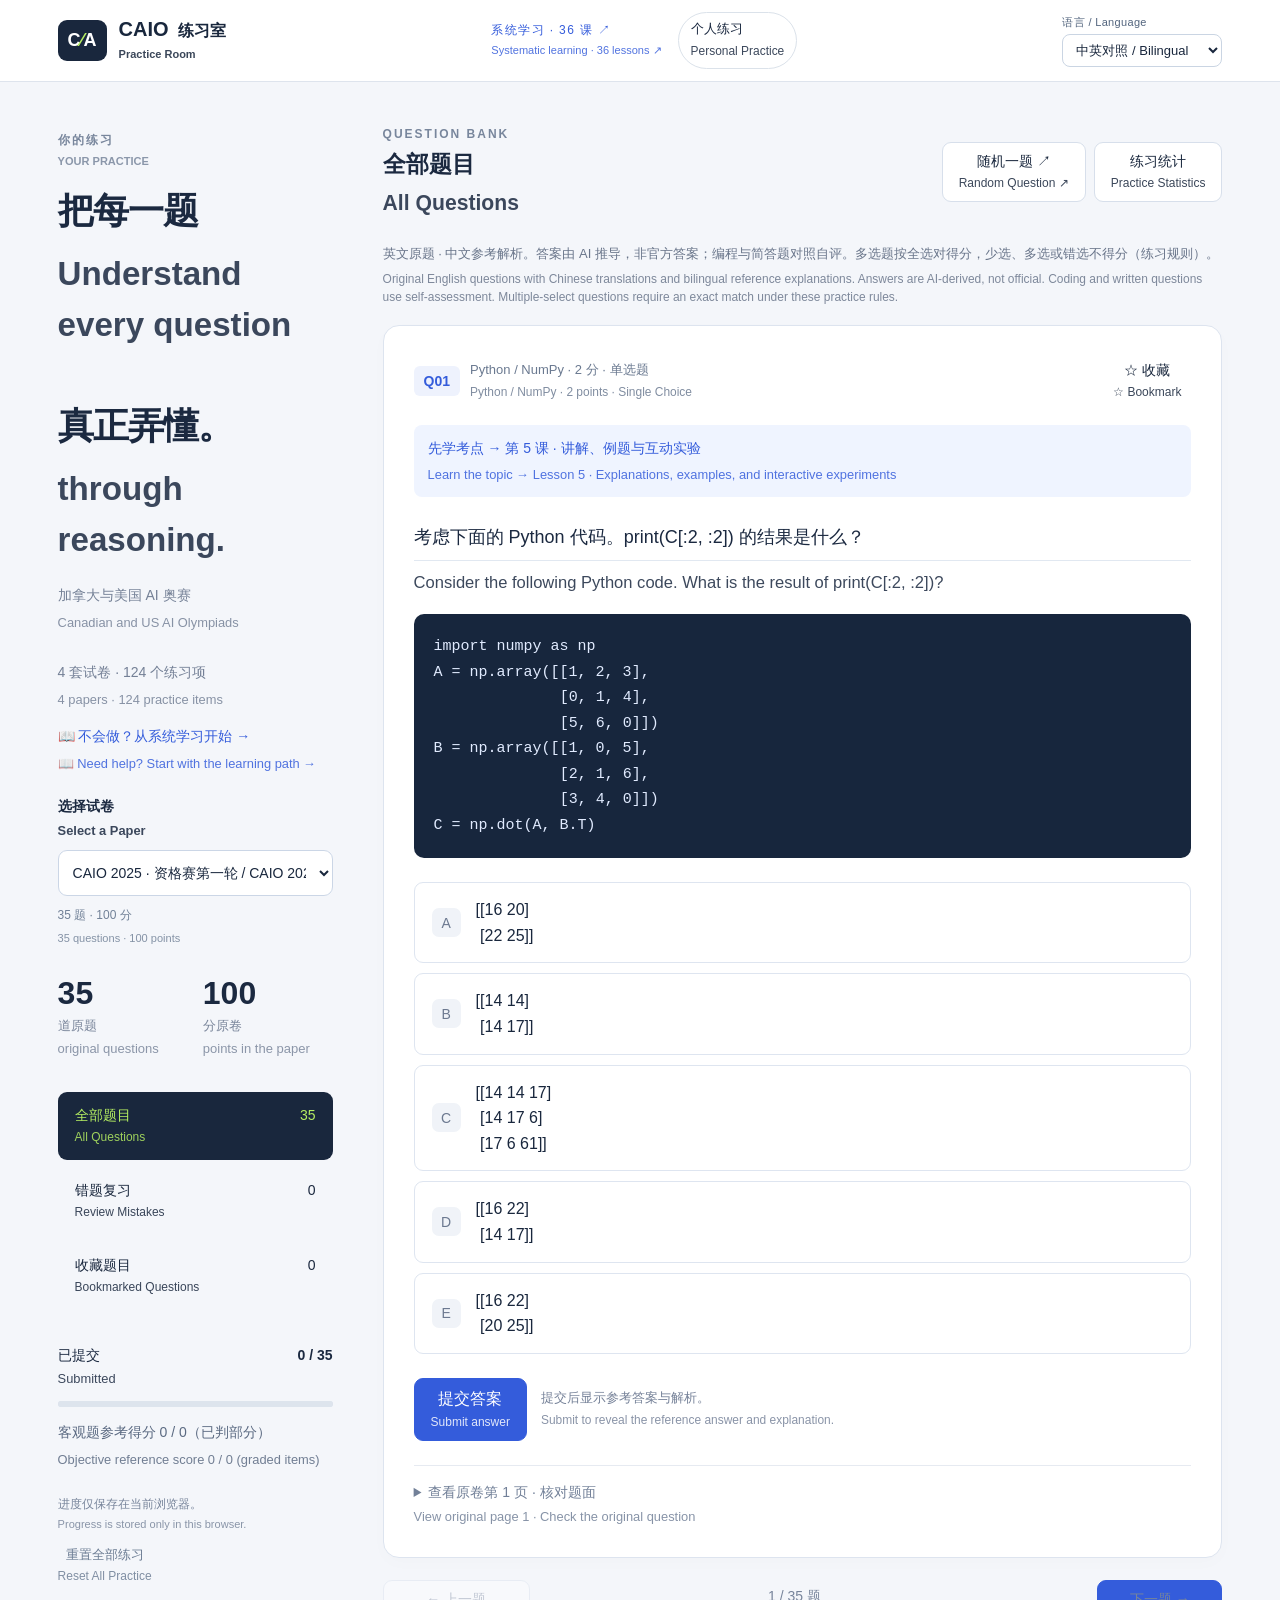
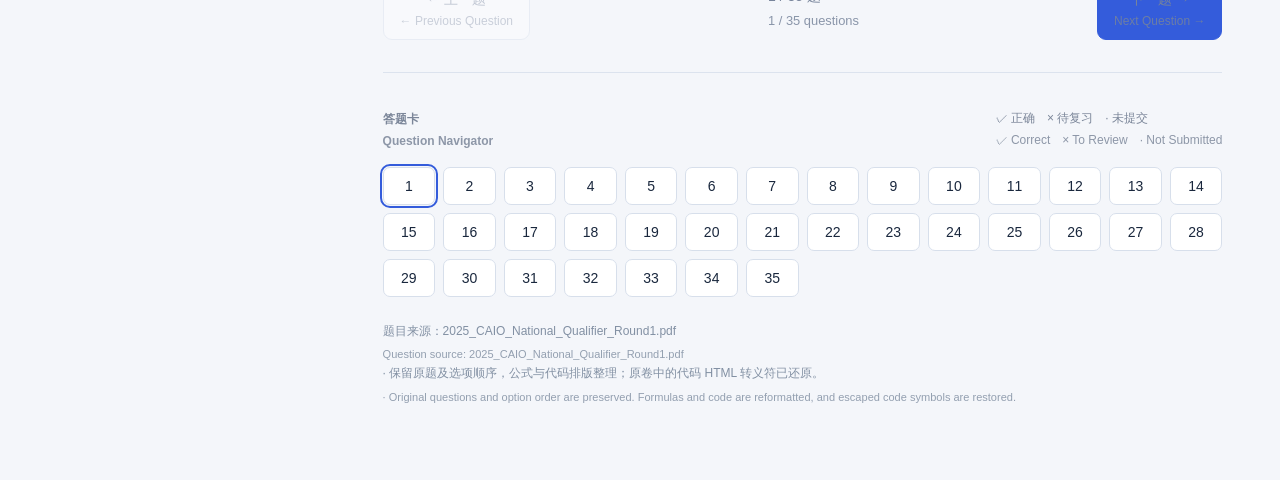
==== index.html @ 06a5cfc1 "Wire the saved practice page to the learning page locally - Rename the two saved pages back to the s" ====
<!DOCTYPE html>
<!-- saved from url=(0058)https://caio-2025-practice.travishawkins6122.chatgpt.site/ -->
<html lang="zh-CN" data-language="bi"><head><meta http-equiv="Content-Type" content="text/html; charset=UTF-8"><meta name="viewport" content="width=device-width,initial-scale=1"><meta name="description" content="CAIO 与 CJAIO 四套试卷，共 124 个练习项在线练习、参考解析与错题复习。"><title>CAIO 2025 · 刷题练习 / CAIO 2025 · Question Practice</title><link rel="icon" type="image/svg+xml" href="data:image/svg+xml,%3Csvg xmlns='http://www.w3.org/2000/svg' viewBox='0 0 32 32'%3E%3Crect width='32' height='32' rx='8' fill='%2319273d'/%3E%3Cpath d='M9 16l5 5 10-11' fill='none' stroke='%23b6ef62' stroke-width='4'/%3E%3C/svg%3E"><link rel="stylesheet" href="./assets/style.css"><link rel="stylesheet" href="./assets/i18n.css"></head><body>
<header><a class="brand" href="index.html"><span class="mark">C<span>∕</span>A</span><span>CAIO <b><span data-bi="" class="bi-pair"><span class="bi-zh" lang="zh-CN">练习室</span><span class="bi-en" lang="en">Practice Room</span></span></b></span></a><a class="edition" href="learn.html" style="text-decoration:none;color:#345cdb"><span data-bi="" class="bi-pair"><span class="bi-zh" lang="zh-CN">系统学习 · 36 课 ↗</span><span class="bi-en" lang="en">Systematic learning · 36 lessons ↗</span></span></a><span class="private-note"><span data-bi="" class="bi-pair"><span class="bi-zh" lang="zh-CN">个人练习</span><span class="bi-en" lang="en">Personal Practice</span></span></span><label class="language-control" data-no-translate="">语言 / Language<select id="languageSelect" aria-label="语言 / Language"><option value="bi">中英对照 / Bilingual</option><option value="zh">中文</option><option value="en">English</option></select></label></header>
<main><aside><div class="eyebrow"><span data-bi="" class="bi-pair"><span class="bi-zh" lang="zh-CN">你的练习</span><span class="bi-en" lang="en">YOUR PRACTICE</span></span></div><h1><span data-bi="" class="bi-pair"><span class="bi-zh" lang="zh-CN">把每一题</span><span class="bi-en" lang="en">Understand every question</span></span><br><span data-bi="" class="bi-pair"><span class="bi-zh" lang="zh-CN">真正弄懂。</span><span class="bi-en" lang="en">through reasoning.</span></span></h1><p class="muted"><span data-bi="" class="bi-pair"><span class="bi-zh" lang="zh-CN">加拿大与美国 AI 奥赛</span><span class="bi-en" lang="en">Canadian and US AI Olympiads</span></span><br><span data-bi="" class="bi-pair"><span class="bi-zh" lang="zh-CN">4 套试卷 · 124 个练习项</span><span class="bi-en" lang="en">4 papers · 124 practice items</span></span></p><a class="learning-link" href="learn.html"><span data-bi="" class="bi-pair"><span class="bi-zh" lang="zh-CN">📖 不会做？从系统学习开始 →</span><span class="bi-en" lang="en">📖 Need help? Start with the learning path →</span></span></a><label class="bank-label" for="bankSelect"><span data-bi="" class="bi-pair"><span class="bi-zh" lang="zh-CN">选择试卷</span><span class="bi-en" lang="en">Select a Paper</span></span></label><select id="bankSelect"><option value="caio">CAIO 2025 · 资格赛第一轮 / CAIO 2025 · Qualifier Round 1</option><option value="set1">CJAIO Part 1 · 练习卷 1 / CJAIO Part 1 · Practice Set 1</option><option value="set2">CJAIO Part 1 · 练习卷 2 / CJAIO Part 1 · Practice Set 2</option><option value="usaaio">USAAIO 2026 · 第一轮 / USAAIO 2026 · Round 1</option></select><p class="bank-detail" id="bankDetail"><span data-bi="" class="bi-pair"><span class="bi-zh" lang="zh-CN">35 题 · 100 分</span><span class="bi-en" lang="en">35 questions · 100 points</span></span></p><div class="stats"><div><strong id="bankTotal">35</strong><span><span data-bi="" class="bi-pair"><span class="bi-zh" lang="zh-CN">道原题</span><span class="bi-en" lang="en">original questions</span></span></span></div><div><strong>100</strong><span><span data-bi="" class="bi-pair"><span class="bi-zh" lang="zh-CN">分原卷</span><span class="bi-en" lang="en">points in the paper</span></span></span></div></div><nav aria-label="练习模式 / Practice Mode"><button data-mode="all" class="active" aria-pressed="true"><span data-bi="" class="bi-pair"><span class="bi-zh" lang="zh-CN">全部题目</span><span class="bi-en" lang="en">All Questions</span> </span><span id="allCount">35</span></button><button data-mode="wrong" aria-pressed="false"><span data-bi="" class="bi-pair"><span class="bi-zh" lang="zh-CN">错题复习</span><span class="bi-en" lang="en">Review Mistakes</span> </span><span id="wrongCount">0</span></button><button data-mode="star" aria-pressed="false"><span data-bi="" class="bi-pair"><span class="bi-zh" lang="zh-CN">收藏题目</span><span class="bi-en" lang="en">Bookmarked Questions</span> </span><span id="starCount">0</span></button></nav><div class="progress-label"><span><span data-bi="" class="bi-pair"><span class="bi-zh" lang="zh-CN">已提交</span><span class="bi-en" lang="en">Submitted</span></span></span><b id="done">0 / 35</b></div><progress id="progress" value="0" max="35"></progress><div class="score" id="score"><span data-bi="" class="bi-pair"><span class="bi-zh" lang="zh-CN">客观题参考得分 0 / 0（已判部分）</span><span class="bi-en" lang="en">Objective reference score 0 / 0 (graded items)</span></span></div><p class="storage"><span data-bi="" class="bi-pair"><span class="bi-zh" lang="zh-CN">进度仅保存在当前浏览器。</span><span class="bi-en" lang="en">Progress is stored only in this browser.</span></span></p><button class="text-button" id="reset"><span data-bi="" class="bi-pair"><span class="bi-zh" lang="zh-CN">重置全部练习</span><span class="bi-en" lang="en">Reset All Practice</span></span></button></aside>
<section class="workspace"><div class="toolbar"><div><span class="eyebrow">QUESTION BANK</span><h2 id="modeTitle"><span data-bi="" class="bi-pair"><span class="bi-zh" lang="zh-CN">全部题目</span><span class="bi-en" lang="en">All Questions</span></span></h2></div><div class="toolbar-actions"><button id="random"><span data-bi="" class="bi-pair"><span class="bi-zh" lang="zh-CN">随机一题 ↗</span><span class="bi-en" lang="en">Random Question ↗</span></span></button><button id="summary"><span data-bi="" class="bi-pair"><span class="bi-zh" lang="zh-CN">练习统计</span><span class="bi-en" lang="en">Practice Statistics</span></span></button></div></div><div class="notice"><span data-bi="" class="bi-pair"><span class="bi-zh" lang="zh-CN">英文原题 · 中文参考解析。答案由 AI 推导，非官方答案；编程与简答题对照自评。多选题按全选对得分，少选、多选或错选不得分（练习规则）。</span><span class="bi-en" lang="en">Original English questions with Chinese translations and bilingual reference explanations. Answers are AI-derived, not official. Coding and written questions use self-assessment. Multiple-select questions require an exact match under these practice rules.</span></span></div><div id="questionArea"><article class="card"><div class="card-top"><span class="number">Q01</span><span class="badge"><span data-bi="" class="bi-pair"><span class="bi-zh" lang="zh-CN">Python / NumPy · 2 分 · 单选题</span><span class="bi-en" lang="en">Python / NumPy · 2 points · Single Choice</span></span></span><button class="bookmark " id="bookmark" aria-pressed="false"><span data-bi="" class="bi-pair"><span class="bi-zh" lang="zh-CN">☆ 收藏</span><span class="bi-en" lang="en">☆ Bookmark</span></span></button></div><div class="question-course"><a href="learn.html#lesson=5"><span data-bi="" class="bi-pair"><span class="bi-zh" lang="zh-CN">先学考点 → 第 5 课 · 讲解、例题与互动实验</span><span class="bi-en" lang="en">Learn the topic → Lesson 5 · Explanations, examples, and interactive experiments</span></span></a></div><div class="stem" lang="en"><span data-bi="" class="bi-pair"><span class="bi-zh" lang="zh-CN">考虑下面的 Python 代码。print(C[:2, :2]) 的结果是什么？</span><span class="bi-en" lang="en">Consider the following Python code. What is the result of print(C[:2, :2])?</span></span></div><pre lang="en"><code>import numpy as np
A = np.array([[1, 2, 3],
              [0, 1, 4],
              [5, 6, 0]])
B = np.array([[1, 0, 5],
              [2, 1, 6],
              [3, 4, 0]])
C = np.dot(A, B.T)</code></pre><div class="options" role="group" aria-label="答案选项 / Answer Options"><button class="option   " data-choice="0" aria-pressed="false"><span class="letter">A</span><span class="option-text" lang="en">[[16 20]
 [22 25]]</span></button><button class="option   " data-choice="1" aria-pressed="false"><span class="letter">B</span><span class="option-text" lang="en">[[14 14]
 [14 17]]</span></button><button class="option   " data-choice="2" aria-pressed="false"><span class="letter">C</span><span class="option-text" lang="en">[[14 14 17]
 [14 17 6]
 [17 6 61]]</span></button><button class="option   " data-choice="3" aria-pressed="false"><span class="letter">D</span><span class="option-text" lang="en">[[16 22]
 [14 17]]</span></button><button class="option   " data-choice="4" aria-pressed="false"><span class="letter">E</span><span class="option-text" lang="en">[[16 22]
 [20 25]]</span></button></div>
<div class="submit-row"><button class="primary" id="submit"><span data-bi="" class="bi-pair"><span class="bi-zh" lang="zh-CN">提交答案</span><span class="bi-en" lang="en">Submit answer</span></span></button><span class="helper" id="hint"><span data-bi="" class="bi-pair"><span class="bi-zh" lang="zh-CN">提交后显示参考答案与解析。</span><span class="bi-en" lang="en">Submit to reveal the reference answer and explanation.</span></span></span></div><details class="original"><summary><span data-bi="" class="bi-pair"><span class="bi-zh" lang="zh-CN">查看原卷第 1 页 · 核对题面</span><span class="bi-en" lang="en">View original page 1  · Check the original question</span></span></summary><img loading="lazy" src="original/page-1.png" alt="CAIO 2025 · 资格赛第一轮，第 1 页，包括第 1 题 / CAIO 2025 · Qualifier Round 1, No. 1 , including question 1 questions"></details></article></div><footer class="question-footer"><button id="prev" disabled=""><span data-bi="" class="bi-pair"><span class="bi-zh" lang="zh-CN">← 上一题</span><span class="bi-en" lang="en">← Previous Question</span></span></button><span id="position"><span data-bi="" class="bi-pair"><span class="bi-zh" lang="zh-CN">1 / 35 题</span><span class="bi-en" lang="en">1 / 35 questions</span></span></span><button class="primary" id="next"><span data-bi="" class="bi-pair"><span class="bi-zh" lang="zh-CN">下一题 →</span><span class="bi-en" lang="en">Next Question →</span></span></button></footer><section class="map-section"><div class="map-heading"><h3><span data-bi="" class="bi-pair"><span class="bi-zh" lang="zh-CN">答题卡</span><span class="bi-en" lang="en">Question Navigator</span></span></h3><span><span data-bi="" class="bi-pair"><span class="bi-zh" lang="zh-CN">✓ 正确　× 待复习　· 未提交</span><span class="bi-en" lang="en">✓ Correct　× To Review　· Not Submitted</span></span></span></div><div id="map" class="map"><button data-q="1" class="current  " aria-label="第 1 题，未提交 / No. 1 questions, Not Submitted" aria-current="true">1</button><button data-q="2" class="  " aria-label="第 2 题，未提交 / No. 2 questions, Not Submitted">2</button><button data-q="3" class="  " aria-label="第 3 题，未提交 / No. 3 questions, Not Submitted">3</button><button data-q="4" class="  " aria-label="第 4 题，未提交 / No. 4 questions, Not Submitted">4</button><button data-q="5" class="  " aria-label="第 5 题，未提交 / No. 5 questions, Not Submitted">5</button><button data-q="6" class="  " aria-label="第 6 题，未提交 / No. 6 questions, Not Submitted">6</button><button data-q="7" class="  " aria-label="第 7 题，未提交 / No. 7 questions, Not Submitted">7</button><button data-q="8" class="  " aria-label="第 8 题，未提交 / No. 8 questions, Not Submitted">8</button><button data-q="9" class="  " aria-label="第 9 题，未提交 / No. 9 questions, Not Submitted">9</button><button data-q="10" class="  " aria-label="第 10 题，未提交 / No. 10 questions, Not Submitted">10</button><button data-q="11" class="  " aria-label="第 11 题，未提交 / No. 11 questions, Not Submitted">11</button><button data-q="12" class="  " aria-label="第 12 题，未提交 / No. 12 questions, Not Submitted">12</button><button data-q="13" class="  " aria-label="第 13 题，未提交 / No. 13 questions, Not Submitted">13</button><button data-q="14" class="  " aria-label="第 14 题，未提交 / No. 14 questions, Not Submitted">14</button><button data-q="15" class="  " aria-label="第 15 题，未提交 / No. 15 questions, Not Submitted">15</button><button data-q="16" class="  " aria-label="第 16 题，未提交 / No. 16 questions, Not Submitted">16</button><button data-q="17" class="  " aria-label="第 17 题，未提交 / No. 17 questions, Not Submitted">17</button><button data-q="18" class="  " aria-label="第 18 题，未提交 / No. 18 questions, Not Submitted">18</button><button data-q="19" class="  " aria-label="第 19 题，未提交 / No. 19 questions, Not Submitted">19</button><button data-q="20" class="  " aria-label="第 20 题，未提交 / No. 20 questions, Not Submitted">20</button><button data-q="21" class="  " aria-label="第 21 题，未提交 / No. 21 questions, Not Submitted">21</button><button data-q="22" class="  " aria-label="第 22 题，未提交 / No. 22 questions, Not Submitted">22</button><button data-q="23" class="  " aria-label="第 23 题，未提交 / No. 23 questions, Not Submitted">23</button><button data-q="24" class="  " aria-label="第 24 题，未提交 / No. 24 questions, Not Submitted">24</button><button data-q="25" class="  " aria-label="第 25 题，未提交 / No. 25 questions, Not Submitted">25</button><button data-q="26" class="  " aria-label="第 26 题，未提交 / No. 26 questions, Not Submitted">26</button><button data-q="27" class="  " aria-label="第 27 题，未提交 / No. 27 questions, Not Submitted">27</button><button data-q="28" class="  " aria-label="第 28 题，未提交 / No. 28 questions, Not Submitted">28</button><button data-q="29" class="  " aria-label="第 29 题，未提交 / No. 29 questions, Not Submitted">29</button><button data-q="30" class="  " aria-label="第 30 题，未提交 / No. 30 questions, Not Submitted">30</button><button data-q="31" class="  " aria-label="第 31 题，未提交 / No. 31 questions, Not Submitted">31</button><button data-q="32" class="  " aria-label="第 32 题，未提交 / No. 32 questions, Not Submitted">32</button><button data-q="33" class="  " aria-label="第 33 题，未提交 / No. 33 questions, Not Submitted">33</button><button data-q="34" class="  " aria-label="第 34 题，未提交 / No. 34 questions, Not Submitted">34</button><button data-q="35" class="  " aria-label="第 35 题，未提交 / No. 35 questions, Not Submitted">35</button></div></section><p class="source"><span id="sourceText"><span data-bi="" class="bi-pair"><span class="bi-zh" lang="zh-CN">题目来源：2025_CAIO_National_Qualifier_Round1.pdf</span><span class="bi-en" lang="en">Question source: 2025_CAIO_National_Qualifier_Round1.pdf</span></span></span><span data-bi="" class="bi-pair"> <span class="bi-zh" lang="zh-CN">· 保留原题及选项顺序，公式与代码排版整理；原卷中的代码 HTML 转义符已还原。</span><span class="bi-en" lang="en">· Original questions and option order are preserved. Formulas and code are reformatted, and escaped code symbols are restored.</span></span></p></section></main>
<dialog id="report"><div class="dialog-head"><h2><span data-bi="" class="bi-pair"><span class="bi-zh" lang="zh-CN">练习统计</span><span class="bi-en" lang="en">Practice Statistics</span></span></h2><button id="closeReport" aria-label="关闭统计 / Close Statistics">×</button></div><div id="reportBody"></div></dialog>
<script src="./assets/questions.js"></script><script src="./assets/app.js"></script><script src="./assets/i18n-data.js"></script><script src="./assets/i18n.js"></script>
</body></html>
---- assets/style.css ----
:root{font-family:Inter,"Segoe UI","Microsoft YaHei",sans-serif;color:#1b2940;background:#f4f6fa;font-size:16px;--ink:#19273d;--blue:#345cdb;--green:#b6ef62}*{box-sizing:border-box}body{margin:0}button,a,input,textarea{touch-action:manipulation}button{font:inherit;cursor:pointer;border:1px solid #d7dfeb;border-radius:9px;background:white;color:var(--ink);padding:10px 16px;transition:background .15s}button:hover{background:#eaf0fb}button:focus-visible,a:focus-visible,textarea:focus-visible,input:focus-visible,summary:focus-visible{outline:3px solid #557df3;outline-offset:3px}button:disabled{opacity:.4;cursor:default}header{height:86px;display:flex;align-items:center;gap:24px;border-bottom:1px solid #dee4ed;padding:0 4.5%;background:white}.brand{display:flex;align-items:center;gap:12px;color:var(--ink);text-decoration:none;font-weight:750;font-size:20px}.brand b{font-size:16px;margin-left:4px}.mark{background:var(--ink);color:white;border-radius:9px;padding:10px;font-size:18px}.mark span{color:var(--green)}.edition{color:#68758a;font-size:12px;letter-spacing:1.4px;margin-left:auto}.private-note{font-size:13px;border:1px solid #dbe2ea;border-radius:30px;padding:7px 12px}main{max-width:1440px;margin:auto;display:grid;grid-template-columns:275px minmax(0,1fr);gap:50px;padding:42px 4.5% 50px}aside{padding:8px 0}.eyebrow{color:#78869c;font-size:12px;letter-spacing:2px;font-weight:700}h1{font-size:36px;line-height:1.4;margin:16px 0;font-weight:750;letter-spacing:-1px}.muted{color:#748096;font-size:14px;line-height:1.9}.stats{display:flex;gap:44px;margin:28px 0 32px}.stats div{display:flex;flex-direction:column;gap:5px}.stats strong{font-size:32px;font-weight:650}.stats span{font-size:13px;color:#79859a}nav{display:grid;gap:7px;margin:0 0 36px}nav button{text-align:left;display:flex;justify-content:space-between;border:0;background:transparent;padding:15px 17px}nav button.active{background:var(--ink);color:white}nav button.active span{color:var(--green)}nav span{font-size:14px}.progress-label{display:flex;justify-content:space-between;font-size:14px}progress{width:100%;height:6px;border:0;border-radius:5px;margin:12px 0;background:#dde4ed}progress::-webkit-progress-bar{background:#dde4ed;border-radius:5px}progress::-webkit-progress-value{background:var(--blue);border-radius:5px}.score{font-size:14px;color:#5a6981;line-height:1.8}.storage{font-size:12px;color:#77849a;margin-top:26px}.text-button{font-size:13px;border:0;background:transparent;padding:0;color:#6c7d94}.toolbar{display:flex;justify-content:space-between;align-items:center;margin-bottom:22px;gap:10px}h2{font-size:23px;margin:7px 0 0}.toolbar-actions{display:flex;gap:8px}.toolbar-actions button{font-size:14px}.notice{font-size:13px;line-height:1.8;color:#69758a;padding:0 0 18px}.card{background:white;border:1px solid #dde4ef;border-radius:16px;padding:30px;box-shadow:0 5px 18px #22365604}.card-top{display:flex;align-items:center;gap:10px;flex-wrap:wrap}.number{background:#eef2fd;color:#345cdb;font-size:14px;font-weight:700;padding:7px 10px;border-radius:6px}.badge{font-size:13px;color:#6a7990}.bookmark{margin-left:auto;border:0;padding:6px 10px;background:none;font-size:14px}.bookmark.selected{color:#375500;background:#e9f7d5}.stem{white-space:pre-wrap;font-size:18px;line-height:1.8;margin:24px 0 18px;overflow-wrap:anywhere}pre{font-family:"Cascadia Code",Consolas,monospace;white-space:pre-wrap;overflow-wrap:anywhere;line-height:1.7;font-size:15px;padding:20px;border-radius:10px;background:#17263d;color:#e1ebff;margin:18px 0 24px}.options{display:grid;gap:10px;margin-top:22px}.option{display:flex;align-items:center;gap:15px;width:100%;text-align:left;line-height:1.6;padding:14px 17px;border:1px solid #dee5f0;background:white}.letter{flex-shrink:0;display:grid;place-items:center;width:29px;height:29px;border-radius:7px;font-size:14px;background:#f0f3f8;color:#6c7990}.option-text{white-space:pre-wrap}.option.chosen{border-color:#557be5;background:#f0f4ff}.option.chosen .letter{background:var(--blue);color:white}.option.correct{border-color:#70a957;background:#f3faed}.option.incorrect{border-color:#d58e8e;background:#fff3f3}.option:disabled{opacity:1;color:inherit;cursor:default}.answer-label{display:block;margin:23px 0 10px;font-size:14px;font-weight:600}textarea,input{width:100%;border:1px solid #cbd6e6;border-radius:9px;padding:14px;font:inherit;color:var(--ink);background:#fcfdff}textarea{min-height:180px;font-family:Consolas,monospace;font-size:15px;line-height:1.7;resize:vertical}.submit-row{display:flex;align-items:center;gap:14px;margin:24px 0 0;flex-wrap:wrap}.primary{background:var(--blue);border-color:var(--blue);color:white}.primary:hover{background:#2648b4}.helper{font-size:13px;color:#758198}.feedback{margin-top:24px;border-top:1px solid #e0e6ef;padding-top:22px}.feedback h3{font-size:18px;margin:0 0 12px}.feedback .explain{white-space:pre-wrap;line-height:1.85;font-size:15px;overflow-wrap:anywhere}.self-actions{display:flex;gap:10px;margin-top:16px}.original{border-top:1px solid #e6eaf1;margin-top:24px;padding-top:18px;font-size:14px;color:#728098}.original summary{cursor:pointer}.original img{max-width:100%;height:auto;margin-top:14px}.question-footer{display:flex;align-items:center;justify-content:space-between;margin:22px 0 32px;font-size:14px}.question-footer span{color:#77849b}.map-section{border-top:1px solid #dce3ee;padding-top:20px}.map-heading{display:flex;align-items:center;justify-content:space-between;gap:10px}.map-heading h3{font-size:16px;font-weight:600}.map-heading span{font-size:12px;color:#7b8699}.map{display:grid;grid-template-columns:repeat(10,minmax(0,1fr));gap:8px}.map button{padding:10px 0;font-size:14px;border-radius:7px;position:relative}.map .current{outline:2px solid var(--blue);outline-offset:1px}.map .ok{background:#eaf5dd;color:#3b601e;border-color:#d3e6bf}.map .bad{background:#fbe8e7;color:#98423e;border-color:#edccca}.map .review{background:#edf0f6;color:#596e91}.map .star:after{content:'★';font-size:9px;position:absolute;right:3px;top:0;color:#a27815}.source{font-size:12px;color:#8290a3;margin:24px 0;line-height:1.8}.empty{padding:70px 24px;text-align:center;background:white;border:1px dashed #cad4e3;border-radius:14px}.empty h3{font-size:22px}.empty p{font-size:15px;color:#738299}dialog{border:1px solid #d5deea;border-radius:16px;max-width:560px;width:90%;padding:28px;color:var(--ink)}dialog::backdrop{background:#17263d77}.dialog-head{display:flex;justify-content:space-between;align-items:center;margin-bottom:22px}.dialog-head button{border:0;font-size:24px;padding:2px 10px}.report-stats{display:grid;grid-template-columns:1fr 1fr;gap:12px}.report-stats div{background:#f0f4fa;padding:20px;border-radius:10px;font-size:14px}.report-stats strong{display:block;font-size:28px;margin-bottom:5px}#reportBody p{line-height:1.8;font-size:14px;color:#6b7b92}@media(min-width:1200px){aside{position:sticky;top:30px;align-self:start}}@media(max-width:900px){main{grid-template-columns:200px minmax(0,1fr);gap:25px;padding:30px 24px}h1{font-size:28px}.card{padding:23px}.edition{display:none}.map{grid-template-columns:repeat(7,minmax(0,1fr))}.toolbar{align-items:flex-start;flex-direction:column}}@media(max-width:650px){header{height:68px;padding:0 18px}.private-note{margin-left:auto}main{display:block;padding:22px 16px}aside{padding:0}aside h1,aside>.eyebrow,aside>.muted,.stats,aside>.storage,aside>.score,aside>.text-button{display:none}nav{display:flex;margin:0 0 18px;gap:6px}nav button{padding:12px 10px;flex:1;font-size:14px;gap:8px}.progress-label{font-size:12px}progress{margin-bottom:23px}.toolbar{flex-direction:row;align-items:center}.toolbar-actions button{padding:9px;font-size:12px}.toolbar h2{font-size:21px}.toolbar .eyebrow{font-size:10px}.card{padding:20px 16px;border-radius:13px}.stem{font-size:17px}.badge{font-size:12px}.bookmark{font-size:12px}.notice{font-size:12px}.map{grid-template-columns:repeat(7,minmax(0,1fr))}.option{padding:12px;font-size:15px}.map-heading span{font-size:11px}.question-footer{font-size:12px;gap:8px}.question-footer button{font-size:14px;padding:10px 12px}}

.bank-label{display:block;font-size:14px;font-weight:600;margin:24px 0 10px}#bankSelect{font:inherit;font-size:14px;width:100%;padding:13px 10px;border:1px solid #cbd6e6;border-radius:9px;color:var(--ink);background:white;cursor:pointer}.bank-detail{font-size:12px;line-height:1.7;color:#718197;margin:9px 0 20px}#bankSelect:focus-visible{outline:3px solid #557df3;outline-offset:3px}@media(max-width:650px){.bank-label{margin-top:0}.bank-detail{margin-bottom:18px}}

.data-table{width:100%;max-width:480px;border-collapse:collapse;font-size:16px;margin:18px 0 26px}.data-table th{background:#eef2fa;text-align:left}.data-table th,.data-table td{padding:11px 16px;border-bottom:1px solid #dce4f0}
.learning-link{display:block;margin:14px 0;color:#345cdb;font-size:14px;line-height:1.8;text-decoration:none}.question-course{background:#eff4ff;border-radius:8px;margin:19px 0 0;padding:12px 14px;font-size:14px;line-height:1.7}.question-course a{color:#345cdb;text-decoration:none}.question-course a:hover,.learning-link:hover{text-decoration:underline}

.question-figure{display:block;width:100%;height:auto;margin:20px auto;max-width:950px}.map button{min-width:46px}.number{white-space:nowrap}

.map{grid-template-columns:repeat(auto-fit,minmax(52px,1fr))}.map button{min-width:0;padding-left:4px;padding-right:4px}
---- assets/i18n.css ----
.language-control{display:flex;flex-direction:column;gap:4px;font-size:11px;letter-spacing:.03em;color:#53657e;margin-left:auto;min-width:160px}.language-control select{font:inherit;font-size:13px;padding:7px 9px;border:1px solid #cad5e3;background:white;color:#19273d;border-radius:8px;max-width:100%}.bi-pair{white-space:inherit}.bi-zh,.bi-en{white-space:inherit}.bi-en{display:block;margin-top:.35em;font-size:.92em;line-height:1.55;color:inherit;opacity:.85;letter-spacing:normal;text-transform:none}html[data-language="zh"] .bi-en{display:none}html[data-language="en"] .bi-zh{display:none}html[data-language="en"] .bi-en{display:inline;font-size:inherit;line-height:inherit;margin:0;opacity:1}html[data-language="bi"] button .bi-en,html[data-language="bi"] .lesson-nav .bi-en{font-size:12px;line-height:1.35}.stem .bi-en,.explain .bi-en,.slide-text .bi-en{padding-top:.6em;border-top:1px solid #dce4ef}.lesson-nav{height:auto;min-height:46px}.slide-tabs{flex-wrap:wrap}.slide-tabs button{height:auto;min-height:44px}.option-text{min-width:0}.brand .bi-en{font-size:11px}.bi-pair{overflow-wrap:anywhere}header{height:auto;min-height:82px;gap:16px}.language-control+*{margin-left:0}@media(max-width:700px){header{flex-wrap:wrap;padding:14px 18px;gap:12px}.language-control{min-width:140px}.top-links{order:3;width:100%;justify-content:flex-start}.edition{max-width:45%}.private-note{display:none}.bi-en{font-size:.94em}.lesson-title h1{font-size:27px}.language-control select{font-size:12px}}
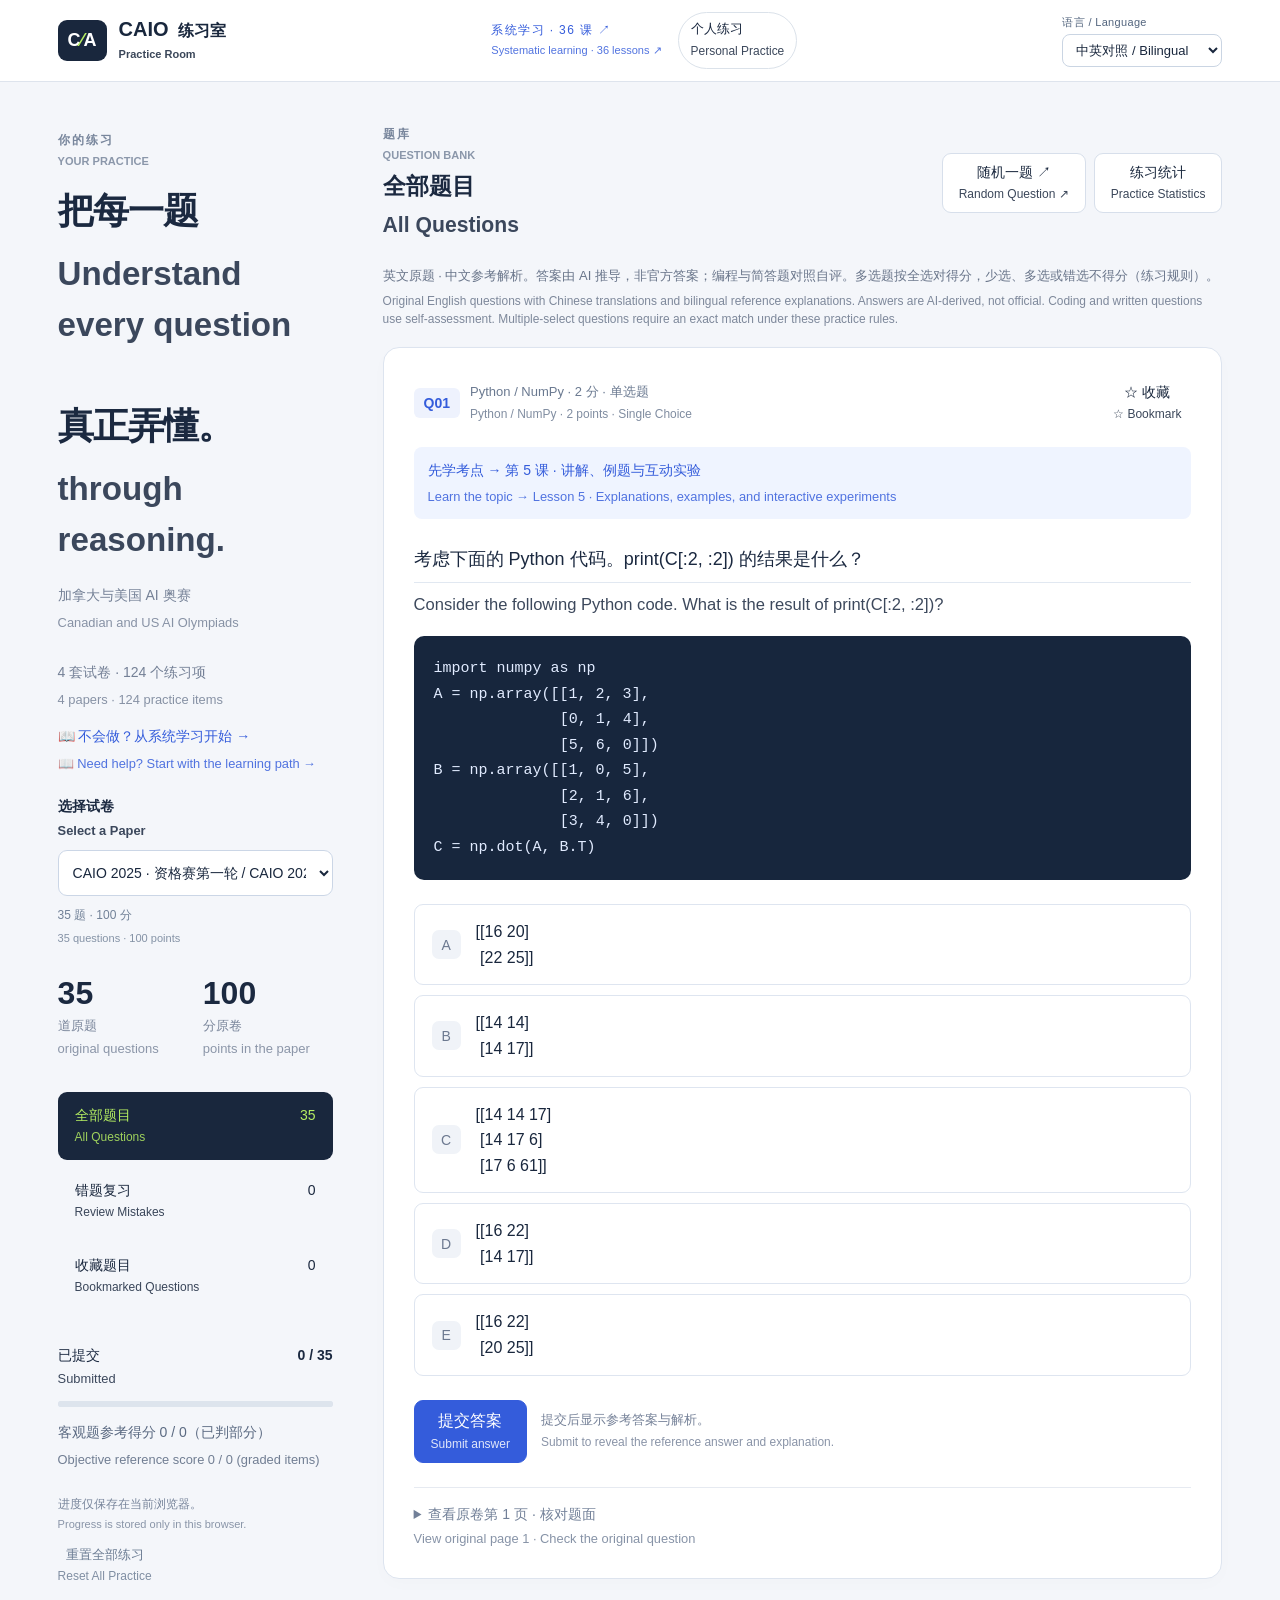
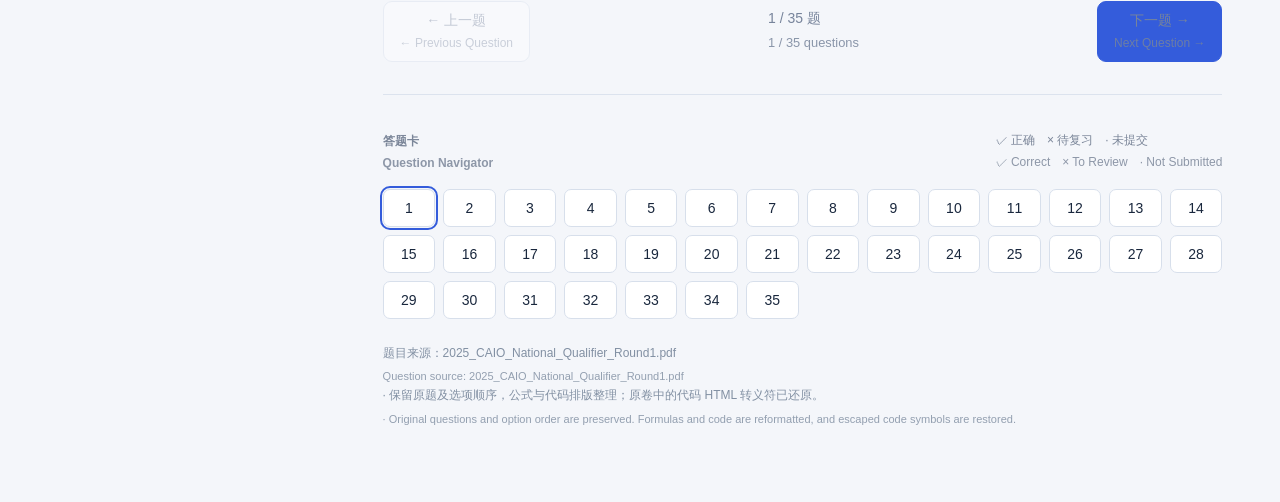
==== commit 95b434b5: "Fix practice and learning page bugs found in browser testing Practice page (index.html, assets/app.j" ====
--- a/index.html
+++ b/index.html
@@ -2,7 +2,7 @@
 <!-- saved from url=(0058)https://caio-2025-practice.travishawkins6122.chatgpt.site/ -->
 <html lang="zh-CN" data-language="bi"><head><meta http-equiv="Content-Type" content="text/html; charset=UTF-8"><meta name="viewport" content="width=device-width,initial-scale=1"><meta name="description" content="CAIO 与 CJAIO 四套试卷，共 124 个练习项在线练习、参考解析与错题复习。"><title>CAIO 2025 · 刷题练习 / CAIO 2025 · Question Practice</title><link rel="icon" type="image/svg+xml" href="data:image/svg+xml,%3Csvg xmlns='http://www.w3.org/2000/svg' viewBox='0 0 32 32'%3E%3Crect width='32' height='32' rx='8' fill='%2319273d'/%3E%3Cpath d='M9 16l5 5 10-11' fill='none' stroke='%23b6ef62' stroke-width='4'/%3E%3C/svg%3E"><link rel="stylesheet" href="./assets/style.css"><link rel="stylesheet" href="./assets/i18n.css"></head><body>
 <header><a class="brand" href="index.html"><span class="mark">C<span>∕</span>A</span><span>CAIO <b><span data-bi="" class="bi-pair"><span class="bi-zh" lang="zh-CN">练习室</span><span class="bi-en" lang="en">Practice Room</span></span></b></span></a><a class="edition" href="learn.html" style="text-decoration:none;color:#345cdb"><span data-bi="" class="bi-pair"><span class="bi-zh" lang="zh-CN">系统学习 · 36 课 ↗</span><span class="bi-en" lang="en">Systematic learning · 36 lessons ↗</span></span></a><span class="private-note"><span data-bi="" class="bi-pair"><span class="bi-zh" lang="zh-CN">个人练习</span><span class="bi-en" lang="en">Personal Practice</span></span></span><label class="language-control" data-no-translate="">语言 / Language<select id="languageSelect" aria-label="语言 / Language"><option value="bi">中英对照 / Bilingual</option><option value="zh">中文</option><option value="en">English</option></select></label></header>
-<main><aside><div class="eyebrow"><span data-bi="" class="bi-pair"><span class="bi-zh" lang="zh-CN">你的练习</span><span class="bi-en" lang="en">YOUR PRACTICE</span></span></div><h1><span data-bi="" class="bi-pair"><span class="bi-zh" lang="zh-CN">把每一题</span><span class="bi-en" lang="en">Understand every question</span></span><br><span data-bi="" class="bi-pair"><span class="bi-zh" lang="zh-CN">真正弄懂。</span><span class="bi-en" lang="en">through reasoning.</span></span></h1><p class="muted"><span data-bi="" class="bi-pair"><span class="bi-zh" lang="zh-CN">加拿大与美国 AI 奥赛</span><span class="bi-en" lang="en">Canadian and US AI Olympiads</span></span><br><span data-bi="" class="bi-pair"><span class="bi-zh" lang="zh-CN">4 套试卷 · 124 个练习项</span><span class="bi-en" lang="en">4 papers · 124 practice items</span></span></p><a class="learning-link" href="learn.html"><span data-bi="" class="bi-pair"><span class="bi-zh" lang="zh-CN">📖 不会做？从系统学习开始 →</span><span class="bi-en" lang="en">📖 Need help? Start with the learning path →</span></span></a><label class="bank-label" for="bankSelect"><span data-bi="" class="bi-pair"><span class="bi-zh" lang="zh-CN">选择试卷</span><span class="bi-en" lang="en">Select a Paper</span></span></label><select id="bankSelect"><option value="caio">CAIO 2025 · 资格赛第一轮 / CAIO 2025 · Qualifier Round 1</option><option value="set1">CJAIO Part 1 · 练习卷 1 / CJAIO Part 1 · Practice Set 1</option><option value="set2">CJAIO Part 1 · 练习卷 2 / CJAIO Part 1 · Practice Set 2</option><option value="usaaio">USAAIO 2026 · 第一轮 / USAAIO 2026 · Round 1</option></select><p class="bank-detail" id="bankDetail"><span data-bi="" class="bi-pair"><span class="bi-zh" lang="zh-CN">35 题 · 100 分</span><span class="bi-en" lang="en">35 questions · 100 points</span></span></p><div class="stats"><div><strong id="bankTotal">35</strong><span><span data-bi="" class="bi-pair"><span class="bi-zh" lang="zh-CN">道原题</span><span class="bi-en" lang="en">original questions</span></span></span></div><div><strong>100</strong><span><span data-bi="" class="bi-pair"><span class="bi-zh" lang="zh-CN">分原卷</span><span class="bi-en" lang="en">points in the paper</span></span></span></div></div><nav aria-label="练习模式 / Practice Mode"><button data-mode="all" class="active" aria-pressed="true"><span data-bi="" class="bi-pair"><span class="bi-zh" lang="zh-CN">全部题目</span><span class="bi-en" lang="en">All Questions</span> </span><span id="allCount">35</span></button><button data-mode="wrong" aria-pressed="false"><span data-bi="" class="bi-pair"><span class="bi-zh" lang="zh-CN">错题复习</span><span class="bi-en" lang="en">Review Mistakes</span> </span><span id="wrongCount">0</span></button><button data-mode="star" aria-pressed="false"><span data-bi="" class="bi-pair"><span class="bi-zh" lang="zh-CN">收藏题目</span><span class="bi-en" lang="en">Bookmarked Questions</span> </span><span id="starCount">0</span></button></nav><div class="progress-label"><span><span data-bi="" class="bi-pair"><span class="bi-zh" lang="zh-CN">已提交</span><span class="bi-en" lang="en">Submitted</span></span></span><b id="done">0 / 35</b></div><progress id="progress" value="0" max="35"></progress><div class="score" id="score"><span data-bi="" class="bi-pair"><span class="bi-zh" lang="zh-CN">客观题参考得分 0 / 0（已判部分）</span><span class="bi-en" lang="en">Objective reference score 0 / 0 (graded items)</span></span></div><p class="storage"><span data-bi="" class="bi-pair"><span class="bi-zh" lang="zh-CN">进度仅保存在当前浏览器。</span><span class="bi-en" lang="en">Progress is stored only in this browser.</span></span></p><button class="text-button" id="reset"><span data-bi="" class="bi-pair"><span class="bi-zh" lang="zh-CN">重置全部练习</span><span class="bi-en" lang="en">Reset All Practice</span></span></button></aside>
+<main><aside><div class="eyebrow"><span data-bi="" class="bi-pair"><span class="bi-zh" lang="zh-CN">你的练习</span><span class="bi-en" lang="en">YOUR PRACTICE</span></span></div><h1><span data-bi="" class="bi-pair"><span class="bi-zh" lang="zh-CN">把每一题</span><span class="bi-en" lang="en">Understand every question</span></span><br><span data-bi="" class="bi-pair"><span class="bi-zh" lang="zh-CN">真正弄懂。</span><span class="bi-en" lang="en">through reasoning.</span></span></h1><p class="muted"><span data-bi="" class="bi-pair"><span class="bi-zh" lang="zh-CN">加拿大与美国 AI 奥赛</span><span class="bi-en" lang="en">Canadian and US AI Olympiads</span></span><br><span data-bi="" class="bi-pair"><span class="bi-zh" lang="zh-CN">4 套试卷 · 124 个练习项</span><span class="bi-en" lang="en">4 papers · 124 practice items</span></span></p><a class="learning-link" href="learn.html"><span data-bi="" class="bi-pair"><span class="bi-zh" lang="zh-CN">📖 不会做？从系统学习开始 →</span><span class="bi-en" lang="en">📖 Need help? Start with the learning path →</span></span></a><label class="bank-label" for="bankSelect"><span data-bi="" class="bi-pair"><span class="bi-zh" lang="zh-CN">选择试卷</span><span class="bi-en" lang="en">Select a Paper</span></span></label><select id="bankSelect"><option value="caio">CAIO 2025 · 资格赛第一轮</option><option value="set1">CJAIO Part 1 · 练习卷 1</option><option value="set2">CJAIO Part 1 · 练习卷 2</option><option value="usaaio">USAAIO 2026 · 第一轮</option></select><p class="bank-detail" id="bankDetail"><span data-bi="" class="bi-pair"><span class="bi-zh" lang="zh-CN">35 题 · 100 分</span><span class="bi-en" lang="en">35 questions · 100 points</span></span></p><div class="stats"><div><strong id="bankTotal">35</strong><span><span data-bi="" class="bi-pair"><span class="bi-zh" lang="zh-CN">道原题</span><span class="bi-en" lang="en">original questions</span></span></span></div><div><strong id="paperPoints">100</strong><span><span data-bi="" class="bi-pair"><span class="bi-zh" lang="zh-CN">分原卷</span><span class="bi-en" lang="en">points in the paper</span></span></span></div></div><nav aria-label="练习模式"><button data-mode="all" class="active" aria-pressed="true"><span data-bi="" class="bi-pair"><span class="bi-zh" lang="zh-CN">全部题目</span><span class="bi-en" lang="en">All Questions</span> </span><span id="allCount">35</span></button><button data-mode="wrong" aria-pressed="false"><span data-bi="" class="bi-pair"><span class="bi-zh" lang="zh-CN">错题复习</span><span class="bi-en" lang="en">Review Mistakes</span> </span><span id="wrongCount">0</span></button><button data-mode="star" aria-pressed="false"><span data-bi="" class="bi-pair"><span class="bi-zh" lang="zh-CN">收藏题目</span><span class="bi-en" lang="en">Bookmarked Questions</span> </span><span id="starCount">0</span></button></nav><div class="progress-label"><span><span data-bi="" class="bi-pair"><span class="bi-zh" lang="zh-CN">已提交</span><span class="bi-en" lang="en">Submitted</span></span></span><b id="done">0 / 35</b></div><progress id="progress" value="0" max="35"></progress><div class="score" id="score"><span data-bi="" class="bi-pair"><span class="bi-zh" lang="zh-CN">客观题参考得分 0 / 0（已判部分）</span><span class="bi-en" lang="en">Objective reference score 0 / 0 (graded items)</span></span></div><p class="storage"><span data-bi="" class="bi-pair"><span class="bi-zh" lang="zh-CN">进度仅保存在当前浏览器。</span><span class="bi-en" lang="en">Progress is stored only in this browser.</span></span></p><button class="text-button" id="reset"><span data-bi="" class="bi-pair"><span class="bi-zh" lang="zh-CN">重置全部练习</span><span class="bi-en" lang="en">Reset All Practice</span></span></button></aside>
 <section class="workspace"><div class="toolbar"><div><span class="eyebrow">QUESTION BANK</span><h2 id="modeTitle"><span data-bi="" class="bi-pair"><span class="bi-zh" lang="zh-CN">全部题目</span><span class="bi-en" lang="en">All Questions</span></span></h2></div><div class="toolbar-actions"><button id="random"><span data-bi="" class="bi-pair"><span class="bi-zh" lang="zh-CN">随机一题 ↗</span><span class="bi-en" lang="en">Random Question ↗</span></span></button><button id="summary"><span data-bi="" class="bi-pair"><span class="bi-zh" lang="zh-CN">练习统计</span><span class="bi-en" lang="en">Practice Statistics</span></span></button></div></div><div class="notice"><span data-bi="" class="bi-pair"><span class="bi-zh" lang="zh-CN">英文原题 · 中文参考解析。答案由 AI 推导，非官方答案；编程与简答题对照自评。多选题按全选对得分，少选、多选或错选不得分（练习规则）。</span><span class="bi-en" lang="en">Original English questions with Chinese translations and bilingual reference explanations. Answers are AI-derived, not official. Coding and written questions use self-assessment. Multiple-select questions require an exact match under these practice rules.</span></span></div><div id="questionArea"><article class="card"><div class="card-top"><span class="number">Q01</span><span class="badge"><span data-bi="" class="bi-pair"><span class="bi-zh" lang="zh-CN">Python / NumPy · 2 分 · 单选题</span><span class="bi-en" lang="en">Python / NumPy · 2 points · Single Choice</span></span></span><button class="bookmark " id="bookmark" aria-pressed="false"><span data-bi="" class="bi-pair"><span class="bi-zh" lang="zh-CN">☆ 收藏</span><span class="bi-en" lang="en">☆ Bookmark</span></span></button></div><div class="question-course"><a href="learn.html#lesson=5"><span data-bi="" class="bi-pair"><span class="bi-zh" lang="zh-CN">先学考点 → 第 5 课 · 讲解、例题与互动实验</span><span class="bi-en" lang="en">Learn the topic → Lesson 5 · Explanations, examples, and interactive experiments</span></span></a></div><div class="stem" lang="en"><span data-bi="" class="bi-pair"><span class="bi-zh" lang="zh-CN">考虑下面的 Python 代码。print(C[:2, :2]) 的结果是什么？</span><span class="bi-en" lang="en">Consider the following Python code. What is the result of print(C[:2, :2])?</span></span></div><pre lang="en"><code>import numpy as np
 A = np.array([[1, 2, 3],
               [0, 1, 4],
@@ -18,6 +18,6 @@
  [14 17]]</span></button><button class="option   " data-choice="4" aria-pressed="false"><span class="letter">E</span><span class="option-text" lang="en">[[16 22]
  [20 25]]</span></button></div>
 <div class="submit-row"><button class="primary" id="submit"><span data-bi="" class="bi-pair"><span class="bi-zh" lang="zh-CN">提交答案</span><span class="bi-en" lang="en">Submit answer</span></span></button><span class="helper" id="hint"><span data-bi="" class="bi-pair"><span class="bi-zh" lang="zh-CN">提交后显示参考答案与解析。</span><span class="bi-en" lang="en">Submit to reveal the reference answer and explanation.</span></span></span></div><details class="original"><summary><span data-bi="" class="bi-pair"><span class="bi-zh" lang="zh-CN">查看原卷第 1 页 · 核对题面</span><span class="bi-en" lang="en">View original page 1  · Check the original question</span></span></summary><img loading="lazy" src="original/page-1.png" alt="CAIO 2025 · 资格赛第一轮，第 1 页，包括第 1 题 / CAIO 2025 · Qualifier Round 1, No. 1 , including question 1 questions"></details></article></div><footer class="question-footer"><button id="prev" disabled=""><span data-bi="" class="bi-pair"><span class="bi-zh" lang="zh-CN">← 上一题</span><span class="bi-en" lang="en">← Previous Question</span></span></button><span id="position"><span data-bi="" class="bi-pair"><span class="bi-zh" lang="zh-CN">1 / 35 题</span><span class="bi-en" lang="en">1 / 35 questions</span></span></span><button class="primary" id="next"><span data-bi="" class="bi-pair"><span class="bi-zh" lang="zh-CN">下一题 →</span><span class="bi-en" lang="en">Next Question →</span></span></button></footer><section class="map-section"><div class="map-heading"><h3><span data-bi="" class="bi-pair"><span class="bi-zh" lang="zh-CN">答题卡</span><span class="bi-en" lang="en">Question Navigator</span></span></h3><span><span data-bi="" class="bi-pair"><span class="bi-zh" lang="zh-CN">✓ 正确　× 待复习　· 未提交</span><span class="bi-en" lang="en">✓ Correct　× To Review　· Not Submitted</span></span></span></div><div id="map" class="map"><button data-q="1" class="current  " aria-label="第 1 题，未提交 / No. 1 questions, Not Submitted" aria-current="true">1</button><button data-q="2" class="  " aria-label="第 2 题，未提交 / No. 2 questions, Not Submitted">2</button><button data-q="3" class="  " aria-label="第 3 题，未提交 / No. 3 questions, Not Submitted">3</button><button data-q="4" class="  " aria-label="第 4 题，未提交 / No. 4 questions, Not Submitted">4</button><button data-q="5" class="  " aria-label="第 5 题，未提交 / No. 5 questions, Not Submitted">5</button><button data-q="6" class="  " aria-label="第 6 题，未提交 / No. 6 questions, Not Submitted">6</button><button data-q="7" class="  " aria-label="第 7 题，未提交 / No. 7 questions, Not Submitted">7</button><button data-q="8" class="  " aria-label="第 8 题，未提交 / No. 8 questions, Not Submitted">8</button><button data-q="9" class="  " aria-label="第 9 题，未提交 / No. 9 questions, Not Submitted">9</button><button data-q="10" class="  " aria-label="第 10 题，未提交 / No. 10 questions, Not Submitted">10</button><button data-q="11" class="  " aria-label="第 11 题，未提交 / No. 11 questions, Not Submitted">11</button><button data-q="12" class="  " aria-label="第 12 题，未提交 / No. 12 questions, Not Submitted">12</button><button data-q="13" class="  " aria-label="第 13 题，未提交 / No. 13 questions, Not Submitted">13</button><button data-q="14" class="  " aria-label="第 14 题，未提交 / No. 14 questions, Not Submitted">14</button><button data-q="15" class="  " aria-label="第 15 题，未提交 / No. 15 questions, Not Submitted">15</button><button data-q="16" class="  " aria-label="第 16 题，未提交 / No. 16 questions, Not Submitted">16</button><button data-q="17" class="  " aria-label="第 17 题，未提交 / No. 17 questions, Not Submitted">17</button><button data-q="18" class="  " aria-label="第 18 题，未提交 / No. 18 questions, Not Submitted">18</button><button data-q="19" class="  " aria-label="第 19 题，未提交 / No. 19 questions, Not Submitted">19</button><button data-q="20" class="  " aria-label="第 20 题，未提交 / No. 20 questions, Not Submitted">20</button><button data-q="21" class="  " aria-label="第 21 题，未提交 / No. 21 questions, Not Submitted">21</button><button data-q="22" class="  " aria-label="第 22 题，未提交 / No. 22 questions, Not Submitted">22</button><button data-q="23" class="  " aria-label="第 23 题，未提交 / No. 23 questions, Not Submitted">23</button><button data-q="24" class="  " aria-label="第 24 题，未提交 / No. 24 questions, Not Submitted">24</button><button data-q="25" class="  " aria-label="第 25 题，未提交 / No. 25 questions, Not Submitted">25</button><button data-q="26" class="  " aria-label="第 26 题，未提交 / No. 26 questions, Not Submitted">26</button><button data-q="27" class="  " aria-label="第 27 题，未提交 / No. 27 questions, Not Submitted">27</button><button data-q="28" class="  " aria-label="第 28 题，未提交 / No. 28 questions, Not Submitted">28</button><button data-q="29" class="  " aria-label="第 29 题，未提交 / No. 29 questions, Not Submitted">29</button><button data-q="30" class="  " aria-label="第 30 题，未提交 / No. 30 questions, Not Submitted">30</button><button data-q="31" class="  " aria-label="第 31 题，未提交 / No. 31 questions, Not Submitted">31</button><button data-q="32" class="  " aria-label="第 32 题，未提交 / No. 32 questions, Not Submitted">32</button><button data-q="33" class="  " aria-label="第 33 题，未提交 / No. 33 questions, Not Submitted">33</button><button data-q="34" class="  " aria-label="第 34 题，未提交 / No. 34 questions, Not Submitted">34</button><button data-q="35" class="  " aria-label="第 35 题，未提交 / No. 35 questions, Not Submitted">35</button></div></section><p class="source"><span id="sourceText"><span data-bi="" class="bi-pair"><span class="bi-zh" lang="zh-CN">题目来源：2025_CAIO_National_Qualifier_Round1.pdf</span><span class="bi-en" lang="en">Question source: 2025_CAIO_National_Qualifier_Round1.pdf</span></span></span><span data-bi="" class="bi-pair"> <span class="bi-zh" lang="zh-CN">· 保留原题及选项顺序，公式与代码排版整理；原卷中的代码 HTML 转义符已还原。</span><span class="bi-en" lang="en">· Original questions and option order are preserved. Formulas and code are reformatted, and escaped code symbols are restored.</span></span></p></section></main>
-<dialog id="report"><div class="dialog-head"><h2><span data-bi="" class="bi-pair"><span class="bi-zh" lang="zh-CN">练习统计</span><span class="bi-en" lang="en">Practice Statistics</span></span></h2><button id="closeReport" aria-label="关闭统计 / Close Statistics">×</button></div><div id="reportBody"></div></dialog>
+<dialog id="report"><div class="dialog-head"><h2><span data-bi="" class="bi-pair"><span class="bi-zh" lang="zh-CN">练习统计</span><span class="bi-en" lang="en">Practice Statistics</span></span></h2><button id="closeReport" aria-label="关闭统计">×</button></div><div id="reportBody"></div></dialog>
 <script src="./assets/questions.js"></script><script src="./assets/app.js"></script><script src="./assets/i18n-data.js"></script><script src="./assets/i18n.js"></script>
 </body></html>
--- a/assets/i18n.css
+++ b/assets/i18n.css
@@ -1 +1,2 @@
 .language-control{display:flex;flex-direction:column;gap:4px;font-size:11px;letter-spacing:.03em;color:#53657e;margin-left:auto;min-width:160px}.language-control select{font:inherit;font-size:13px;padding:7px 9px;border:1px solid #cad5e3;background:white;color:#19273d;border-radius:8px;max-width:100%}.bi-pair{white-space:inherit}.bi-zh,.bi-en{white-space:inherit}.bi-en{display:block;margin-top:.35em;font-size:.92em;line-height:1.55;color:inherit;opacity:.85;letter-spacing:normal;text-transform:none}html[data-language="zh"] .bi-en{display:none}html[data-language="en"] .bi-zh{display:none}html[data-language="en"] .bi-en{display:inline;font-size:inherit;line-height:inherit;margin:0;opacity:1}html[data-language="bi"] button .bi-en,html[data-language="bi"] .lesson-nav .bi-en{font-size:12px;line-height:1.35}.stem .bi-en,.explain .bi-en,.slide-text .bi-en{padding-top:.6em;border-top:1px solid #dce4ef}.lesson-nav{height:auto;min-height:46px}.slide-tabs{flex-wrap:wrap}.slide-tabs button{height:auto;min-height:44px}.option-text{min-width:0}.brand .bi-en{font-size:11px}.bi-pair{overflow-wrap:anywhere}header{height:auto;min-height:82px;gap:16px}.language-control+*{margin-left:0}@media(max-width:700px){header{flex-wrap:wrap;padding:14px 18px;gap:12px}.language-control{min-width:140px}.top-links{order:3;width:100%;justify-content:flex-start}.edition{max-width:45%}.private-note{display:none}.bi-en{font-size:.94em}.lesson-title h1{font-size:27px}.language-control select{font-size:12px}}
+main>aside nav button .bi-pair,.toolbar h2 .bi-pair{overflow-wrap:break-word}@media(max-width:650px){main>aside nav button{padding:12px 8px;flex-wrap:wrap;gap:2px 6px}}
